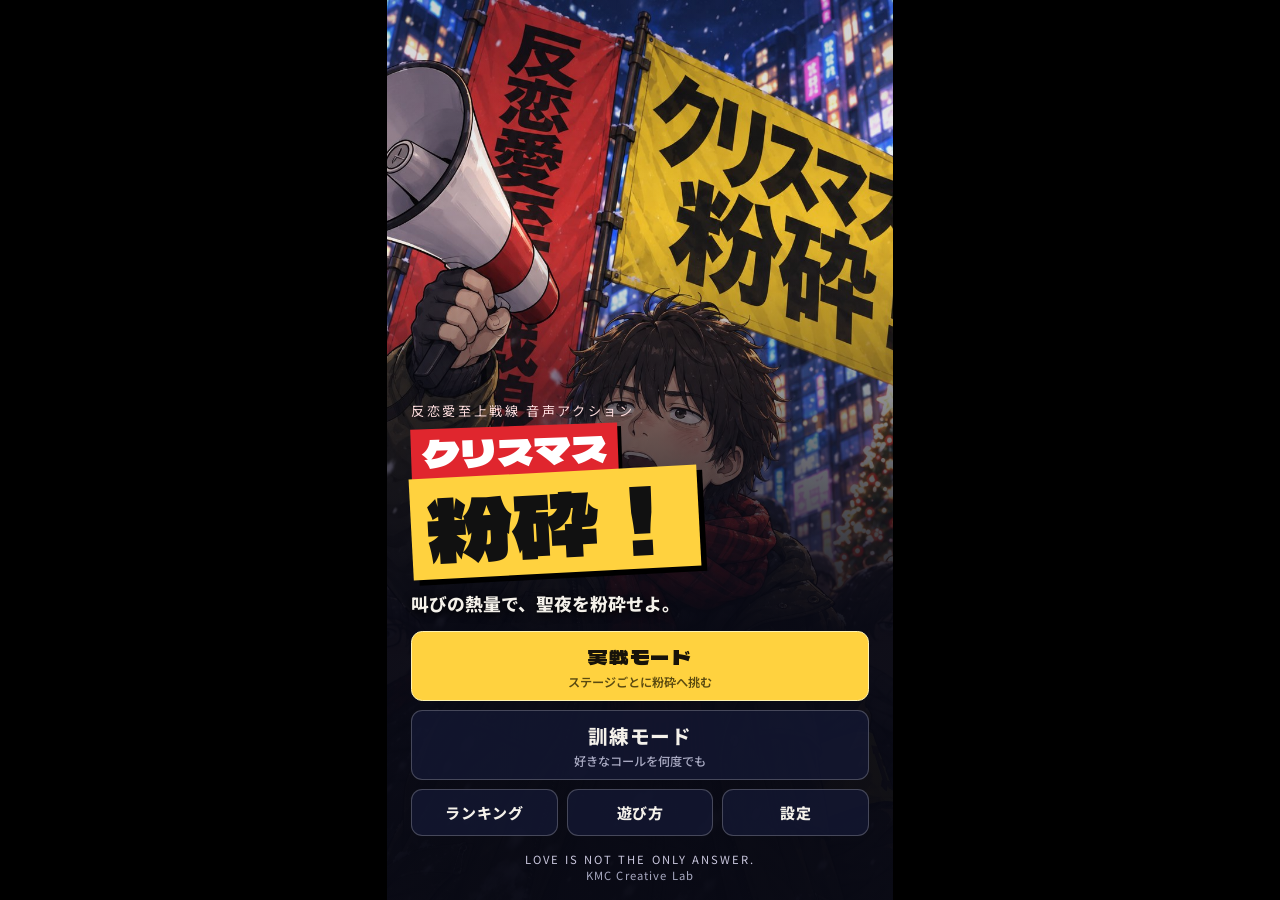
==== index.html @ 5875d961 "公開版を更新（元のソース 7fe8920）" ====
<!doctype html>
<html lang="ja">
<head>
<meta charset="utf-8">
<meta name="viewport" content="width=device-width,initial-scale=1,viewport-fit=cover,user-scalable=no">
<meta name="theme-color" content="#0B0D1A">
<meta name="description" content="叫びの熱量で、聖夜を粉砕せよ。お手本の叫びを再現して街のクリスマスを変える、音声アクションゲーム。">
<title>クリスマス粉砕！</title>
<link rel="icon" href="assets/icon_1024.png">
<link rel="stylesheet" href="style.css">
</head>
<body>
<div id="app">
  <canvas id="scene" aria-hidden="true"></canvas>
  <div id="haze"></div>
  <div id="flash"></div>

  <!-- ===================== タイトル ===================== -->
  <section id="scr-title" class="screen" data-view="title">
    <div class="title-art"><img src="assets/title_key.jpg" alt=""></div>
    <div class="title-shade"></div>
    <div class="title-body">
      <p class="title-kicker">反恋愛至上戦線 音声アクション</p>
      <h1 class="logo"><span class="logo-a">クリスマス</span><span class="logo-b">粉砕！</span></h1>
      <p class="title-tag">叫びの熱量で、聖夜を粉砕せよ。</p>
      <div class="menu">
        <button class="btn btn-main" data-go="stages">実戦モード<small>ステージごとに粉砕へ挑む</small></button>
        <button class="btn" data-go="train">訓練モード<small>好きなコールを何度でも</small></button>
        <div class="menu-row">
          <button class="btn btn-sub" data-go="ranking">ランキング</button>
          <button class="btn btn-sub" data-go="howto">遊び方</button>
          <button class="btn btn-sub" data-go="settings">設定</button>
        </div>
      </div>
      <p class="title-foot">LOVE IS NOT THE ONLY ANSWER.<br><span>KMC Creative Lab</span></p>
    </div>
  </section>

  <!-- ===================== ステージ選択 ===================== -->
  <section id="scr-stages" class="screen scroll" data-view="dim">
    <header class="bar"><button class="back" data-back aria-label="戻る">‹</button><h2>実戦モード</h2><span class="bar-note" id="total-score"></span></header>
    <p class="lead">3本のコールで街の3区画を狙う。<b>2本以上</b>が成功ラインを超えればステージ突破。</p>
    <ol id="stage-list" class="cards"></ol>
  </section>

  <!-- ===================== 訓練モード ===================== -->
  <section id="scr-train" class="screen scroll" data-view="dim">
    <header class="bar"><button class="back" data-back aria-label="戻る">‹</button><h2>訓練モード</h2></header>
    <p class="lead">好きなコールを何度でも。結果は記録されるが、街は元に戻る。</p>
    <div id="call-list"></div>
  </section>

  <!-- ===================== プレイ画面 ===================== -->
  <section id="scr-play" class="screen" data-view="play">
    <header class="hud">
      <button class="back hud-back" id="btn-quit" aria-label="中断">✕</button>
      <div class="hud-stage"><b id="hud-stage">駅前ロータリー</b><span id="hud-sub">はじまりの広場</span></div>
      <div class="hud-right">
        <div class="zones" id="hud-zones"></div>
        <div class="hud-pass">成功ライン <b id="hud-pass">50</b></div>
      </div>
    </header>
    <div id="pop" class="pop" aria-live="polite"></div>

    <div class="panel" id="panel">
      <div class="call-head">
        <span class="call-no" id="call-no">コール 1/3</span>
        <span class="call-target" id="call-target">狙い：街のイルミネーション</span>
      </div>
      <p class="call-text" id="call-text"></p>
      <p class="call-dir" id="call-dir"></p>
      <div class="guide-wrap">
        <canvas id="guide" aria-label="譜面ガイド"></canvas>
        <div class="guide-legend"><span class="lg-model">お手本の強弱・抑揚</span><span class="lg-you">あなた</span></div>
      </div>
      <div class="act">
        <p class="status" id="status">ボタンを押して、構えろ</p>
        <button class="shout" id="btn-shout" aria-label="叫ぶ"><span class="shout-ring"></span><span class="shout-label">叫ぶ</span></button>
        <div class="meter"><i id="meter-bar"></i></div>
      </div>

      <!-- 採点結果 -->
      <div class="result" id="result" hidden>
        <div class="sync">
          <span class="sync-label">非モテ魂シンクロ率</span>
          <span class="sync-num"><b id="sync-num">0</b><small>/ 100</small></span>
          <span class="judge" id="judge"></span>
        </div>
        <ul class="cats" id="cats"></ul>
        <div class="advice"><img id="advice-face" src="assets/face_satoshi.jpg" alt=""><p><b>軍師 白峰サトシ</b><span id="advice-text"></span></p></div>
        <div class="dev-detail" id="dev-detail" hidden></div>
        <div class="result-btns">
          <button class="btn btn-sub" id="btn-title">タイトル</button>
          <button class="btn btn-sub" id="btn-myvoice">自分の声</button>
          <button class="btn btn-sub" id="btn-retry">もう一度</button>
          <button class="btn btn-main" id="btn-next">次へ</button>
        </div>
      </div>
    </div>
  </section>

  <!-- ===================== ステージ結果 ===================== -->
  <section id="scr-stage-result" class="screen scroll" data-view="full">
    <div class="sr-card">
      <p class="sr-stage" id="sr-stage"></p>
      <h2 class="sr-title" id="sr-title"></h2>
      <p class="sr-catch" id="sr-catch"></p>
      <ol class="sr-calls" id="sr-calls"></ol>
      <div class="sr-total"><span>合計</span><b id="sr-total">0</b><small>/ 300</small><em id="sr-new" hidden>NEW RECORD</em></div>
      <p class="sr-rank">称号：<b id="sr-rank"></b></p>
      <div class="result-btns">
        <button class="btn btn-sub" id="btn-sr-share">結果をシェア</button>
        <button class="btn btn-sub" id="btn-sr-retry">もう一度</button>
        <button class="btn btn-sub" id="btn-sr-list">ステージ選択</button>
        <button class="btn btn-main" id="btn-sr-next">次のステージへ</button>
      </div>
    </div>
  </section>

  <!-- ===================== ランキング ===================== -->
  <section id="scr-ranking" class="screen scroll" data-view="dim">
    <header class="bar"><button class="back" data-back aria-label="戻る">‹</button><h2>ランキング</h2></header>
    <div class="tabs" role="tablist">
      <button class="tab on" data-tab="runs">総合</button>
      <button class="tab" data-tab="stages">ステージ別</button>
      <button class="tab" data-tab="calls">コール別</button>
    </div>
    <div id="rank-body"></div>
    <p class="note">記録はこの端末の中だけに保存されます。</p>
  </section>

  <!-- ===================== 遊び方 ===================== -->
  <section id="scr-howto" class="screen scroll" data-view="dim">
    <header class="bar"><button class="back" data-back aria-label="戻る">‹</button><h2>遊び方</h2></header>
    <div class="howto">
      <p class="lead">あなたは「反恋愛至上戦線」の新人隊員・浅野ユウ。<br>声だけで、街の聖夜を終わらせる。</p>
      <ol class="cycle" id="cycle"></ol>
      <h3>採点（100点満点）</h3>
      <table class="score-table" id="score-table"></table>
      <h3>コツ</h3>
      <ul class="tips">
        <li><b>譜面の山</b>はお手本の強弱、<b>白い線</b>は声の上げ下げ。お手本の声は聞けないので、譜面から読み取る。</li>
        <li>叫び始めると譜面のカーソルがお手本の速さで進む。区切り（読点）で一拍置く。</li>
        <li>最後の一語は短く、強く。伸ばすと「語尾の決め切り」が下がる。</li>
        <li>声の高さは関係ない。男性のお手本を女性が真似しても、抑揚の形が合えば満点が出る。</li>
        <li>大声を出せない場所では、設定の「マイク感度」を上げるか、マイク調整をやり直す。</li>
      </ul>
      <h3>マイクについて</h3>
      <p class="note">声はこの端末の中だけで採点します。録音をどこかへ送ったり、保存したりはしません（「自分の声」で聞き返せるのは直前の1回分だけです）。</p>
    </div>
  </section>

  <!-- ===================== 設定 ===================== -->
  <section id="scr-settings" class="screen scroll" data-view="dim">
    <header class="bar"><button class="back" data-back aria-label="戻る">‹</button><h2>設定</h2></header>
    <div class="form">
      <label class="row">隊員名<input id="set-name" maxlength="12" autocomplete="off"></label>
      <label class="row col">マイク感度 <span id="set-sens-label"></span><input type="range" id="set-sens" min="-12" max="12" step="1"></label>
      <div class="row"><span>マイク調整<small id="calib-state"></small></span><button class="btn btn-sub" id="btn-calib">調整する</button></div>
      <label class="row col">BGM の音量<input type="range" id="set-bgm" min="0" max="1" step="0.05"></label>
      <label class="row col">効果音の音量<input type="range" id="set-se" min="0" max="1" step="0.05"></label>
      <label class="row">振動<input type="checkbox" id="set-vib"></label>
      <div class="row"><span>記録を消す</span><button class="btn btn-sub danger" id="btn-reset">消去</button></div>
      <div id="dev-panel" hidden>
        <h3>開発者向け</h3>
        <p class="note">お手本音声の状態。「録音」で自分の声をお手本にして試せる（この端末の中だけに保存）。</p>
        <div id="dev-models"></div>
      </div>
      <p class="note credit">クリスマス粉砕！ <span id="version"></span><br>企画・制作 KMC Creative Lab<br>登場人物・団体はすべて架空です。<br>フォント：Dela Gothic One / Noto Sans JP（SIL Open Font License 1.1）</p>
    </div>
  </section>

  <!-- ===================== マイク調整 ===================== -->
  <section id="scr-calib" class="screen" data-view="dim">
    <header class="bar"><button class="back" data-back aria-label="戻る">‹</button><h2>マイク調整</h2></header>
    <div class="calib">
      <p class="calib-step" id="calib-step"></p>
      <p class="calib-msg" id="calib-msg"></p>
      <div class="meter big"><i id="calib-bar"></i></div>
      <p class="calib-val" id="calib-val"></p>
      <div class="result-btns">
        <button class="btn btn-sub" id="btn-calib-skip">あとで</button>
        <button class="btn btn-main" id="btn-calib-go">はじめる</button>
      </div>
    </div>
  </section>

  <!-- ===================== エンディング ===================== -->
  <section id="scr-ending" class="screen" data-view="none">
    <div class="ending-art"><img src="assets/ending_rally.jpg" alt=""></div>
    <div class="ending-text" id="ending-text"></div>
    <button class="btn btn-main ending-btn" id="btn-ending" hidden>タイトルへ</button>
  </section>

  <!-- ===================== 会話 ===================== -->
  <div id="talk" class="talk" hidden>
    <button class="talk-skip" id="talk-skip">スキップ ›</button>
    <div class="talk-box" id="talk-box">
      <img class="talk-face" id="talk-face" alt="">
      <div class="talk-body">
        <p class="talk-name"><b id="talk-name"></b><span id="talk-role"></span></p>
        <p class="talk-text" id="talk-text"></p>
      </div>
      <span class="talk-next">▼</span>
    </div>
  </div>

  <!-- ===================== 大きな文字 ===================== -->
  <div id="banner" class="banner" hidden><b id="banner-main"></b><span id="banner-sub"></span></div>

  <!-- ===================== 確認・お知らせ ===================== -->
  <div id="modal" class="modal" hidden>
    <div class="modal-box">
      <p id="modal-text"></p>
      <div class="result-btns" id="modal-btns"></div>
    </div>
  </div>
  <div id="toast" class="toast" hidden></div>
</div>

<script src="js/data.js"></script>
<script src="js/analysis.js"></script>
<script src="js/store.js"></script>
<script src="js/audio.js"></script>
<script src="js/sfx.js"></script>
<script src="js/scene.js"></script>
<script src="js/guide.js"></script>
<script src="js/main.js"></script>
</body>
</html>
---- style.css ----
/* クリスマス粉砕！ ― 画面の見た目
 * --u は「画面幅 540 の論理座標の 1」（main.js が設定）。文字や余白はこれで指定し、端末差をなくす。
 */
@font-face { font-family: 'Dela Gothic One'; src: url('fonts/DelaGothicOne.woff2') format('woff2'); font-display: swap; }
@font-face { font-family: 'Noto Sans JP'; src: url('fonts/NotoSansJP.woff2') format('woff2'); font-weight: 100 900; font-display: swap; }

:root {
  --u: 1px;
  --bg: #0B0D1A;
  --bg2: #141833;
  --panel: rgba(11, 13, 28, 0.94);
  --line: rgba(255, 255, 255, 0.12);
  --ink: #F4F1EA;
  --muted: #A9AAC2;
  --red: #E0262E;
  --red-d: #9E1219;
  --yellow: #FFD23F;
  --pink: #FF5FA2;
  --cyan: #63D3FF;
  --good: #7CF29A;
  --display: 'Dela Gothic One', 'Hiragino Kaku Gothic StdN', 'Yu Gothic', sans-serif;
  --body: 'Noto Sans JP', 'Hiragino Sans', 'Yu Gothic UI', 'Meiryo', sans-serif;
  --safe-t: env(safe-area-inset-top, 0px);
  --safe-b: env(safe-area-inset-bottom, 0px);
}

* { box-sizing: border-box; -webkit-tap-highlight-color: transparent; }
html, body { margin: 0; height: 100%; background: #000; color: var(--ink); font-family: var(--body); overflow: hidden; }
body { display: flex; align-items: center; justify-content: center; user-select: none; -webkit-user-select: none; touch-action: manipulation; }
button { font: inherit; color: inherit; cursor: pointer; }
img { display: block; }
[hidden] { display: none !important; }

#app {
  position: relative; overflow: hidden; background: var(--bg);
  width: 100vw; height: 100vh; height: 100dvh;
  font-size: calc(var(--u) * 17);
}
@media (min-aspect-ratio: 10/16) {
  #app { width: calc(100dvh * 9 / 16); box-shadow: 0 0 60px rgba(0,0,0,.8); }
}
#scene { position: absolute; inset: 0; width: 100%; height: 100%; }
#haze { position: absolute; inset: 0; pointer-events: none; opacity: 0; transition: opacity 1.2s;
  background: radial-gradient(120% 70% at 50% 45%, rgba(255,95,162,.35), rgba(255,95,162,0) 70%); mix-blend-mode: screen; }
#haze.on { opacity: 1; }
#flash { position: absolute; inset: 0; background: #fff; opacity: 0; pointer-events: none; }

.screen { position: absolute; inset: 0; display: none; flex-direction: column; padding-top: var(--safe-t); }
.screen.on { display: flex; }
.screen.scroll { overflow-y: auto; -webkit-overflow-scrolling: touch; padding-bottom: calc(var(--u) * 30 + var(--safe-b));
  background: linear-gradient(rgba(11,13,26,.72), rgba(11,13,26,.94) 40%); }

/* ---------- ボタン ---------- */
.btn {
  display: flex; flex-direction: column; align-items: center; justify-content: center; gap: calc(var(--u) * 2);
  min-height: calc(var(--u) * 64); padding: calc(var(--u) * 10) calc(var(--u) * 18);
  border: calc(var(--u) * 2) solid rgba(255,255,255,.22); border-radius: calc(var(--u) * 12);
  background: rgba(20, 24, 51, .82); font-weight: 800; font-size: calc(var(--u) * 21); letter-spacing: .04em;
  transition: transform .08s, background .2s;
}
.btn small { font-weight: 500; font-size: calc(var(--u) * 13); color: var(--muted); letter-spacing: 0; }
.btn:active { transform: scale(.97); }
.btn-main { background: var(--yellow); color: #17130A; border-color: #fff3b0; font-family: var(--display); font-weight: 400; }
.btn-main small { color: #5A4A10; font-family: var(--body); font-weight: 600; }
.btn-sub { min-height: calc(var(--u) * 50); font-size: calc(var(--u) * 16); }
.btn.danger { border-color: rgba(224,38,46,.6); color: #ff9a9f; }
.btn:disabled { opacity: .35; pointer-events: none; }

.back { width: calc(var(--u) * 46); height: calc(var(--u) * 46); border-radius: 50%; border: 0;
  background: rgba(255,255,255,.1); font-size: calc(var(--u) * 30); line-height: 1; display: grid; place-items: center; }

/* ---------- 共通の見出し ---------- */
.bar { display: flex; align-items: center; gap: calc(var(--u) * 12); padding: calc(var(--u) * 14) calc(var(--u) * 18) calc(var(--u) * 6); }
.bar h2 { margin: 0; font-family: var(--display); font-weight: 400; font-size: calc(var(--u) * 26); }
.bar-note { margin-left: auto; font-size: calc(var(--u) * 14); color: var(--muted); text-align: right; }
.lead { margin: calc(var(--u) * 6) calc(var(--u) * 22) calc(var(--u) * 14); color: #d9d6ec; line-height: 1.6; font-size: calc(var(--u) * 15); }
.lead b { color: var(--yellow); }
.note { margin: calc(var(--u) * 14) calc(var(--u) * 22); color: var(--muted); font-size: calc(var(--u) * 13); line-height: 1.6; }

/* ---------- タイトル ---------- */
.title-art { position: absolute; inset: 0; }
.title-art img { width: 100%; height: 100%; object-fit: cover; object-position: 50% 20%; }
.title-shade { position: absolute; inset: 0; background: linear-gradient(rgba(8,9,20,.2) 0%, rgba(8,9,20,0) 25%, rgba(8,9,20,.55) 48%, rgba(8,9,20,.96) 70%); }
.title-body { position: relative; margin-top: auto; padding: 0 calc(var(--u) * 26) calc(var(--u) * 18 + var(--safe-b)); display: flex; flex-direction: column; }
.title-kicker { margin: 0 0 calc(var(--u) * 6); font-size: calc(var(--u) * 14); letter-spacing: .2em; color: #ffdfe0; }
.logo { margin: 0; display: flex; flex-direction: column; align-items: flex-start; font-family: var(--display); font-weight: 400; line-height: 1; }
.logo-a { font-size: calc(var(--u) * 40); background: var(--red); color: #fff; padding: calc(var(--u) * 6) calc(var(--u) * 12) calc(var(--u) * 8); transform: rotate(-2deg); box-shadow: calc(var(--u) * 4) calc(var(--u) * 4) 0 #000; }
.logo-b { font-size: calc(var(--u) * 92); background: var(--yellow); color: #111; padding: calc(var(--u) * 6) calc(var(--u) * 16) calc(var(--u) * 10); margin-top: calc(var(--u) * -4); transform: rotate(-3deg); box-shadow: calc(var(--u) * 6) calc(var(--u) * 6) 0 #000; }
.title-tag { margin: calc(var(--u) * 18) 0 calc(var(--u) * 16); font-size: calc(var(--u) * 19); font-weight: 800; text-shadow: 0 2px 8px #000; }
.menu { display: flex; flex-direction: column; gap: calc(var(--u) * 10); }
.menu-row { display: grid; grid-template-columns: repeat(3, 1fr); gap: calc(var(--u) * 10); }
.title-foot { margin: calc(var(--u) * 16) 0 0; text-align: center; font-size: calc(var(--u) * 12); letter-spacing: .18em; color: #c9c6dd; }
.title-foot span { letter-spacing: .1em; color: var(--muted); }

/* ---------- ステージ選択 ---------- */
.cards { list-style: none; margin: 0; padding: 0 calc(var(--u) * 18); display: flex; flex-direction: column; gap: calc(var(--u) * 12); }
.stage-card { position: relative; display: grid; grid-template-columns: calc(var(--u) * 66) 1fr auto; align-items: center; gap: calc(var(--u) * 14);
  padding: calc(var(--u) * 14); border-radius: calc(var(--u) * 14); background: rgba(24, 28, 58, .9); border: calc(var(--u) * 2) solid var(--line); width: 100%; text-align: left; }
.stage-card .num { font-family: var(--display); font-size: calc(var(--u) * 34); color: var(--yellow); text-align: center; line-height: 1; }
.stage-card .num small { display: block; font-family: var(--body); font-size: calc(var(--u) * 11); color: var(--muted); letter-spacing: .1em; }
.stage-card h3 { margin: 0; font-size: calc(var(--u) * 20); }
.stage-card p { margin: calc(var(--u) * 3) 0 0; font-size: calc(var(--u) * 13); color: var(--muted); }
.stage-card .best { text-align: right; font-size: calc(var(--u) * 12); color: var(--muted); }
.stage-card .best b { display: block; font-family: var(--display); font-weight: 400; font-size: calc(var(--u) * 22); color: var(--ink); }
.stage-card .stamp { display: inline-block; margin-top: calc(var(--u) * 4); padding: 0 calc(var(--u) * 6); border-radius: calc(var(--u) * 4); font-size: calc(var(--u) * 11); font-weight: 800; background: var(--red); color: #fff; }
.stage-card .stamp.perfect { background: var(--yellow); color: #111; }
.stage-card.locked { opacity: .45; }
.stage-card.locked .num { color: var(--muted); }

/* ---------- 訓練モード ---------- */
.call-group { margin: 0 calc(var(--u) * 18) calc(var(--u) * 16); }
.call-group h3 { margin: 0 0 calc(var(--u) * 8); font-size: calc(var(--u) * 14); color: var(--muted); font-weight: 600; }
.call-row { display: flex; align-items: center; gap: calc(var(--u) * 10); width: 100%; margin-bottom: calc(var(--u) * 8); padding: calc(var(--u) * 12) calc(var(--u) * 14);
  border-radius: calc(var(--u) * 12); background: rgba(24, 28, 58, .9); border: calc(var(--u) * 2) solid var(--line); text-align: left; font-size: calc(var(--u) * 17); font-weight: 800; }
.call-row span { flex: 1; }
.call-row em { font-style: normal; font-family: var(--display); font-size: calc(var(--u) * 18); color: var(--yellow); }
.call-row em.none { color: var(--muted); font-family: var(--body); font-size: calc(var(--u) * 12); }
.call-row.locked { opacity: .4; pointer-events: none; }

/* ---------- プレイ画面 ---------- */
.hud { position: relative; display: flex; align-items: center; gap: calc(var(--u) * 10); padding: calc(var(--u) * 10) calc(var(--u) * 14) 0; }
.hud-back { font-size: calc(var(--u) * 20); background: rgba(0,0,0,.45); }
.hud-stage { display: flex; flex-direction: column; text-shadow: 0 1px 6px #000; }
.hud-stage b { font-size: calc(var(--u) * 18); }
.hud-stage span { font-size: calc(var(--u) * 12); color: #d6d3ea; }
.hud-right { margin-left: auto; display: flex; flex-direction: column; align-items: flex-end; gap: calc(var(--u) * 4); }
.zones { display: flex; gap: calc(var(--u) * 6); }
.zone { min-width: calc(var(--u) * 52); padding: calc(var(--u) * 3) calc(var(--u) * 6); border-radius: calc(var(--u) * 6); background: rgba(0,0,0,.5);
  font-size: calc(var(--u) * 11); font-weight: 800; text-align: center; border: calc(var(--u) * 2) solid rgba(255,210,63,.6); color: #ffe9a3; }
.zone.target { border-color: #fff; box-shadow: 0 0 calc(var(--u) * 10) rgba(255,255,255,.6); }
.zone.off { border-color: #555; color: #888; background: rgba(0,0,0,.7); text-decoration: line-through; }
.zone.up { border-color: var(--pink); color: #ffc2dc; }
.hud-pass { font-size: calc(var(--u) * 12); color: #e6e3f5; text-shadow: 0 1px 4px #000; }
.hud-pass b { font-family: var(--display); font-weight: 400; color: var(--yellow); font-size: calc(var(--u) * 16); }

.pop { position: absolute; left: 0; right: 0; top: 18%; text-align: center; pointer-events: none; font-family: var(--display);
  font-size: calc(var(--u) * 64); color: #fff; text-shadow: 0 0 calc(var(--u) * 18) rgba(255,210,63,.9), calc(var(--u) * 4) calc(var(--u) * 4) 0 #000; opacity: 0; }
.pop.show { animation: pop .5s ease-out forwards; }
.pop.small { font-size: calc(var(--u) * 44); }
.pop b { display: block; font-weight: 400; }
.pop span { display: block; margin: calc(var(--u) * 10) calc(var(--u) * 20) 0; font-family: var(--body); font-weight: 800; font-size: calc(var(--u) * 16);
  color: #fff; text-shadow: 0 0 calc(var(--u) * 6) #000, 0 calc(var(--u) * 2) calc(var(--u) * 4) #000; }
@keyframes pop { 0% { transform: scale(1.8); opacity: 0; } 40% { transform: scale(.95); opacity: 1; } 100% { transform: scale(1); opacity: 1; } }

.panel { position: absolute; left: 0; right: 0; bottom: 0; height: calc(var(--u) * 372 + var(--safe-b));
  padding: calc(var(--u) * 12) calc(var(--u) * 18) calc(var(--u) * 10 + var(--safe-b)); background: var(--panel);
  border-top: calc(var(--u) * 2) solid rgba(255,210,63,.35); border-radius: calc(var(--u) * 20) calc(var(--u) * 20) 0 0;
  display: flex; flex-direction: column; transition: transform .45s cubic-bezier(.2,.8,.2,1); }
.panel.away { transform: translateY(105%); }
.call-head { display: flex; justify-content: space-between; font-size: calc(var(--u) * 13); color: var(--muted); }
.call-no { font-weight: 800; color: var(--yellow); }
.call-text { margin: calc(var(--u) * 6) 0 0; text-align: center; font-family: var(--display); font-size: calc(var(--u) * 33); line-height: 1.25; letter-spacing: .02em; }
.call-text .ck { color: #8d8aa6; transition: color .12s, text-shadow .12s; }
.call-text .ck.on { color: #fff; }
.call-text .ck.now { color: var(--yellow); text-shadow: 0 0 calc(var(--u) * 12) rgba(255,210,63,.8); }
.call-text.long { font-size: calc(var(--u) * 27); }
.call-dir { margin: calc(var(--u) * 4) 0 calc(var(--u) * 6); text-align: center; font-size: calc(var(--u) * 13); color: #ffc9cb; }
.call-dir::before { content: '演技指示 '; color: var(--muted); }
.guide-wrap { position: relative; }
#guide { width: 100%; height: calc(var(--u) * 104); display: block; border-radius: calc(var(--u) * 10); background: #090B18; border: 1px solid var(--line); }
.guide-legend { display: flex; justify-content: flex-end; gap: calc(var(--u) * 12); margin-top: calc(var(--u) * 3); font-size: calc(var(--u) * 11); color: var(--muted); }
.lg-model::before, .lg-you::before { content: ''; display: inline-block; width: calc(var(--u) * 14); height: calc(var(--u) * 4); margin-right: calc(var(--u) * 4); vertical-align: middle; border-radius: 2px; }
.lg-model::before { background: #fff; }
.lg-you::before { background: var(--yellow); }
.act { margin-top: auto; display: grid; grid-template-columns: 1fr auto 1fr; align-items: center; gap: calc(var(--u) * 10); }
.status { grid-column: 1; margin: 0; font-size: calc(var(--u) * 14); color: #e2def5; line-height: 1.4; }
.shout { grid-column: 2; position: relative; width: calc(var(--u) * 116); height: calc(var(--u) * 116); border-radius: 50%; border: 0;
  background: radial-gradient(circle at 40% 35%, #ff5a5f, var(--red) 55%, var(--red-d)); box-shadow: 0 calc(var(--u) * 6) 0 #5b0a0e, 0 0 calc(var(--u) * 26) rgba(224,38,46,.6); }
.shout-label { position: relative; font-family: var(--display); font-size: calc(var(--u) * 30); color: #fff; text-shadow: 0 2px 0 #000; }
.shout-ring { position: absolute; inset: calc(var(--u) * -8); border-radius: 50%; border: calc(var(--u) * 3) solid rgba(255,210,63,.0); }
.shout.ready .shout-ring { animation: ring 1.4s ease-out infinite; }
@keyframes ring { 0% { transform: scale(.9); border-color: rgba(255,210,63,.9); } 100% { transform: scale(1.25); border-color: rgba(255,210,63,0); } }
.shout.live { background: radial-gradient(circle, #fff7c2, var(--yellow) 60%, #c79a00); box-shadow: 0 0 calc(var(--u) * 40) rgba(255,210,63,.9); }
.shout.live .shout-label { color: #111; text-shadow: none; }
.shout:disabled { filter: grayscale(.7) brightness(.6); }
.meter { grid-column: 3; height: calc(var(--u) * 12); border-radius: 99px; background: rgba(255,255,255,.1); overflow: hidden; }
.meter i { display: block; height: 100%; width: 0%; background: linear-gradient(90deg, var(--good), var(--yellow) 60%, var(--red)); border-radius: 99px; transition: width .05s linear; }
.meter.big { height: calc(var(--u) * 22); margin: calc(var(--u) * 20) 0; }

/* 採点結果 */
.result { position: absolute; inset: 0; padding: calc(var(--u) * 12) calc(var(--u) * 18) calc(var(--u) * 10 + var(--safe-b)); background: #0B0D1C;
  border-radius: calc(var(--u) * 20) calc(var(--u) * 20) 0 0; display: flex; flex-direction: column; overflow-y: auto; }
.result .result-btns { flex-wrap: nowrap; padding-top: calc(var(--u) * 8); }
.result .result-btns .btn { flex: 1 1 0; min-height: calc(var(--u) * 54); padding: calc(var(--u) * 6); font-size: calc(var(--u) * 15); }
.result .result-btns .btn-main { flex: 1.3 1 0; }
.sync { display: grid; grid-template-columns: 1fr auto; align-items: end; }
.sync-label { grid-column: 1 / 3; font-size: calc(var(--u) * 13); color: var(--muted); letter-spacing: .1em; }
.sync-num b { font-family: var(--display); font-weight: 400; font-size: calc(var(--u) * 56); line-height: 1; color: var(--yellow); }
.sync-num small { font-size: calc(var(--u) * 16); color: var(--muted); margin-left: calc(var(--u) * 6); }
.judge { font-family: var(--display); font-size: calc(var(--u) * 26); padding: calc(var(--u) * 4) calc(var(--u) * 10); border-radius: calc(var(--u) * 8); transform: rotate(-4deg); }
.judge.perfect { background: var(--yellow); color: #111; }
.judge.good { background: var(--red); color: #fff; }
.judge.near { background: #555a7a; color: #fff; }
.judge.bad { background: var(--pink); color: #fff; }
.cats { list-style: none; margin: calc(var(--u) * 8) 0; padding: 0; display: grid; gap: calc(var(--u) * 5); }
.cat { display: grid; grid-template-columns: calc(var(--u) * 118) 1fr calc(var(--u) * 58); align-items: center; gap: calc(var(--u) * 8); font-size: calc(var(--u) * 13); }
.cat .bar-bg { height: calc(var(--u) * 10); background: rgba(255,255,255,.1); border-radius: 99px; overflow: hidden; }
.cat .bar-fg { display: block; height: 100%; width: 0; background: var(--yellow); border-radius: 99px; transition: width .7s cubic-bezier(.2,.8,.2,1); }
.cat .bar-fg.low { background: var(--pink); }
.cat b { text-align: right; font-family: var(--display); font-weight: 400; font-size: calc(var(--u) * 15); }
.cat b small { font-family: var(--body); color: var(--muted); font-size: calc(var(--u) * 11); }
.advice { display: flex; gap: calc(var(--u) * 10); align-items: center; padding: calc(var(--u) * 8); border-radius: calc(var(--u) * 10); background: rgba(255,255,255,.06); }
.advice img { width: calc(var(--u) * 46); height: calc(var(--u) * 46); border-radius: 50%; object-fit: cover; object-position: 50% 30%; flex: none; }
.advice p { margin: 0; font-size: calc(var(--u) * 14); line-height: 1.5; }
.advice b { display: block; font-size: calc(var(--u) * 11); color: var(--muted); font-weight: 600; }
.result-btns { display: flex; flex-wrap: wrap; gap: calc(var(--u) * 8); margin-top: auto; padding-top: calc(var(--u) * 10); }
.result-btns .btn { flex: 1 1 calc(var(--u) * 100); }
.result-btns .btn-main { flex-basis: 100%; }
.dev-detail { margin-top: calc(var(--u) * 6); font: calc(var(--u) * 11)/1.5 ui-monospace, monospace; color: #9fe7b4; white-space: pre-wrap; }

/* ---------- ステージ結果 ---------- */
.sr-card { margin: auto calc(var(--u) * 18) calc(var(--u) * 10); padding: calc(var(--u) * 20); border-radius: calc(var(--u) * 18); background: var(--panel); border: calc(var(--u) * 2) solid rgba(255,210,63,.4); display: flex; flex-direction: column; }
.sr-stage { margin: 0; font-size: calc(var(--u) * 14); color: var(--muted); }
.sr-title { margin: calc(var(--u) * 4) 0 0; font-family: var(--display); font-weight: 400; font-size: calc(var(--u) * 50); line-height: 1.1; }
.sr-title.win { color: var(--yellow); }
.sr-title.lose { color: var(--pink); }
.sr-catch { margin: calc(var(--u) * 6) 0 calc(var(--u) * 12); font-size: calc(var(--u) * 18); font-weight: 800; }
.sr-calls { list-style: none; margin: 0; padding: 0; display: grid; gap: calc(var(--u) * 6); }
.sr-calls li { display: grid; grid-template-columns: 1fr auto auto; gap: calc(var(--u) * 10); align-items: center; padding: calc(var(--u) * 8) calc(var(--u) * 10); border-radius: calc(var(--u) * 8); background: rgba(255,255,255,.06); font-size: calc(var(--u) * 14); }
.sr-calls li b { font-family: var(--display); font-weight: 400; font-size: calc(var(--u) * 20); }
.sr-calls li i { font-style: normal; font-size: calc(var(--u) * 11); padding: 0 calc(var(--u) * 6); border-radius: calc(var(--u) * 4); background: #444a6e; }
.sr-calls li i.ok { background: var(--red); }
.sr-total { display: flex; align-items: baseline; gap: calc(var(--u) * 8); margin-top: calc(var(--u) * 12); }
.sr-total b { font-family: var(--display); font-weight: 400; font-size: calc(var(--u) * 46); color: var(--yellow); }
.sr-total small { color: var(--muted); }
.sr-total em { margin-left: auto; font-style: normal; font-weight: 800; color: #111; background: var(--yellow); padding: calc(var(--u) * 2) calc(var(--u) * 8); border-radius: calc(var(--u) * 6); animation: blink 1s infinite; }
@keyframes blink { 50% { opacity: .4; } }
.sr-rank { margin: calc(var(--u) * 4) 0 0; font-size: calc(var(--u) * 15); color: var(--muted); }
.sr-rank b { color: var(--ink); }

/* ---------- ランキング ---------- */
.tabs { display: flex; gap: calc(var(--u) * 6); margin: calc(var(--u) * 4) calc(var(--u) * 18) calc(var(--u) * 12); }
.tab { flex: 1; padding: calc(var(--u) * 10); border-radius: calc(var(--u) * 10); border: calc(var(--u) * 2) solid var(--line); background: transparent; font-weight: 800; font-size: calc(var(--u) * 15); }
.tab.on { background: var(--yellow); color: #111; border-color: var(--yellow); }
.rank-table { width: calc(100% - var(--u) * 36); margin: 0 calc(var(--u) * 18); border-collapse: collapse; font-size: calc(var(--u) * 14); }
.rank-table th, .rank-table td { padding: calc(var(--u) * 9) calc(var(--u) * 6); border-bottom: 1px solid var(--line); text-align: left; }
.rank-table th { color: var(--muted); font-weight: 600; font-size: calc(var(--u) * 12); }
.rank-table td.n { font-family: var(--display); font-size: calc(var(--u) * 17); color: var(--yellow); text-align: right; }
.rank-table td.pos { font-family: var(--display); color: var(--muted); width: calc(var(--u) * 34); }
.rank-table tr.me td.pos { color: var(--yellow); }
.empty { margin: calc(var(--u) * 30) calc(var(--u) * 18); text-align: center; color: var(--muted); }

/* ---------- 遊び方 ---------- */
.howto { padding-bottom: calc(var(--u) * 20); }
.howto h3 { margin: calc(var(--u) * 20) calc(var(--u) * 22) calc(var(--u) * 8); font-size: calc(var(--u) * 17); color: var(--yellow); }
.cycle { list-style: none; margin: 0 calc(var(--u) * 18); padding: 0; display: grid; grid-template-columns: repeat(4, 1fr); gap: calc(var(--u) * 6); }
.cycle li { padding: calc(var(--u) * 10) calc(var(--u) * 4); border-radius: calc(var(--u) * 12); background: rgba(24,28,58,.9); text-align: center; border: calc(var(--u) * 2) solid var(--line); }
.cycle li b { display: grid; place-items: center; width: calc(var(--u) * 30); height: calc(var(--u) * 30); margin: 0 auto calc(var(--u) * 6); border-radius: 50%; background: var(--red); font-family: var(--display); font-weight: 400; }
.cycle li strong { display: block; font-size: calc(var(--u) * 18); }
.cycle li span { display: block; margin-top: calc(var(--u) * 4); font-size: calc(var(--u) * 11); color: var(--muted); line-height: 1.4; }
.score-table { width: calc(100% - var(--u) * 36); margin: 0 calc(var(--u) * 18); border-collapse: collapse; font-size: calc(var(--u) * 14); }
.score-table td { padding: calc(var(--u) * 8) calc(var(--u) * 6); border-bottom: 1px solid var(--line); }
.score-table td:last-child { text-align: right; font-family: var(--display); color: var(--yellow); }
.score-table small { display: block; color: var(--muted); font-size: calc(var(--u) * 12); }
.tips { margin: 0 calc(var(--u) * 22); padding-left: calc(var(--u) * 18); font-size: calc(var(--u) * 14); line-height: 1.7; }
.tips b { color: var(--yellow); }

/* ---------- 設定 ---------- */
.form { padding: 0 calc(var(--u) * 18); }
.row { display: flex; align-items: center; justify-content: space-between; gap: calc(var(--u) * 12); padding: calc(var(--u) * 14) 0; border-bottom: 1px solid var(--line); font-size: calc(var(--u) * 15); font-weight: 600; }
.row.col { flex-direction: column; align-items: stretch; }
.row small { display: block; color: var(--muted); font-weight: 400; font-size: calc(var(--u) * 12); }
.row input[type=text], .row input:not([type]) { width: 55%; padding: calc(var(--u) * 10); border-radius: calc(var(--u) * 8); border: 1px solid var(--line); background: #0d1024; color: var(--ink); font: inherit; }
.row input[type=range] { width: 100%; accent-color: var(--yellow); }
.row input[type=checkbox] { width: calc(var(--u) * 26); height: calc(var(--u) * 26); accent-color: var(--yellow); flex: none; }
.row .btn { min-height: calc(var(--u) * 42); }
#set-sens-label { color: var(--yellow); }
.form h3 { margin: calc(var(--u) * 24) 0 0; color: #9fe7b4; font-size: calc(var(--u) * 15); }
.dev-row { display: grid; grid-template-columns: 1fr auto; gap: calc(var(--u) * 6); align-items: center; padding: calc(var(--u) * 8) 0; border-bottom: 1px solid var(--line); font-size: calc(var(--u) * 13); }
.dev-row small { color: var(--muted); }
.dev-row .btns { display: flex; gap: calc(var(--u) * 4); }
.dev-row button { padding: calc(var(--u) * 6) calc(var(--u) * 8); border-radius: calc(var(--u) * 6); border: 1px solid var(--line); background: #1b2046; font-size: calc(var(--u) * 12); }
.credit { text-align: center; margin-top: calc(var(--u) * 26); }

/* ---------- マイク調整 ---------- */
.calib { margin: auto calc(var(--u) * 22); padding: calc(var(--u) * 22); border-radius: calc(var(--u) * 18); background: var(--panel); border: 1px solid var(--line); }
.calib-step { margin: 0; color: var(--yellow); font-weight: 800; font-size: calc(var(--u) * 14); letter-spacing: .1em; }
.calib-msg { margin: calc(var(--u) * 8) 0 0; font-size: calc(var(--u) * 20); font-weight: 800; line-height: 1.5; }
.calib-val { margin: 0; color: var(--muted); font-size: calc(var(--u) * 14); min-height: 1.5em; }

/* ---------- エンディング ---------- */
.ending-art { position: absolute; inset: 0; }
.ending-art img { width: 100%; height: 100%; object-fit: cover; filter: brightness(.55); }
.ending-text { position: relative; margin: auto calc(var(--u) * 26) calc(var(--u) * 20); display: flex; flex-direction: column; gap: calc(var(--u) * 14); }
.ending-text p { margin: 0; font-size: calc(var(--u) * 20); font-weight: 800; line-height: 1.5; text-shadow: 0 2px 10px #000; opacity: 0; transform: translateY(10px); transition: opacity 1.2s, transform 1.2s; }
.ending-text p.big { font-family: var(--display); font-weight: 400; font-size: calc(var(--u) * 34); color: var(--yellow); }
.ending-text p.on { opacity: 1; transform: none; }
.ending-text .credits { font-size: calc(var(--u) * 13); color: #d0cde6; font-weight: 500; letter-spacing: .1em; }
.ending-btn { position: relative; margin: 0 calc(var(--u) * 26) calc(var(--u) * 26 + var(--safe-b)); }

/* ---------- 会話 ---------- */
.talk { position: absolute; inset: 0; z-index: 20; display: flex; flex-direction: column; justify-content: flex-end; padding: 0 calc(var(--u) * 14) calc(var(--u) * 20 + var(--safe-b)); background: linear-gradient(rgba(0,0,0,0) 45%, rgba(0,0,0,.55)); }
#scr-stage-result.scroll { background: linear-gradient(rgba(11,13,26,0) 0%, rgba(11,13,26,.15) 30%, rgba(11,13,26,.85) 58%); }
.talk-skip { position: absolute; top: calc(var(--u) * 92 + var(--safe-t)); right: calc(var(--u) * 14); padding: calc(var(--u) * 8) calc(var(--u) * 14); border-radius: 99px; border: 1px solid rgba(255,255,255,.3); background: rgba(0,0,0,.5); font-size: calc(var(--u) * 14); }
.talk-box { position: relative; display: flex; gap: calc(var(--u) * 12); padding: calc(var(--u) * 14); border-radius: calc(var(--u) * 16); background: rgba(10,12,26,.94); border: calc(var(--u) * 2) solid var(--who, #fff); min-height: calc(var(--u) * 150); }
.talk-face { width: calc(var(--u) * 104); height: calc(var(--u) * 122); border-radius: calc(var(--u) * 10); object-fit: cover; object-position: 50% 25%; flex: none; border: calc(var(--u) * 2) solid var(--who, #fff); }
.talk-body { flex: 1; }
.talk-name { margin: 0 0 calc(var(--u) * 6); display: flex; align-items: baseline; gap: calc(var(--u) * 8); }
.talk-name b { font-size: calc(var(--u) * 19); color: var(--who, #fff); }
.talk-name span { font-size: calc(var(--u) * 12); color: var(--muted); }
.talk-text { margin: 0; font-size: calc(var(--u) * 18); line-height: 1.6; font-weight: 600; }
.talk-next { position: absolute; right: calc(var(--u) * 14); bottom: calc(var(--u) * 8); font-size: calc(var(--u) * 14); color: var(--muted); animation: blink 1s infinite; }

/* ---------- 大きな文字（結果演出） ---------- */
.banner { position: absolute; left: 0; right: 0; top: 24%; z-index: 15; display: flex; flex-direction: column; align-items: center; gap: calc(var(--u) * 12); pointer-events: none; }
.banner b { font-family: var(--display); font-weight: 400; font-size: calc(var(--u) * 72); padding: calc(var(--u) * 8) calc(var(--u) * 20) calc(var(--u) * 12); background: var(--yellow); color: #111; transform: rotate(-4deg); box-shadow: calc(var(--u) * 8) calc(var(--u) * 8) 0 #000; animation: slam .45s cubic-bezier(.2,1.6,.4,1) both; }
.banner.lose b { background: var(--pink); color: #fff; }
.banner span { font-family: var(--display); font-size: calc(var(--u) * 26); color: #fff; text-shadow: 0 0 calc(var(--u) * 10) #000, calc(var(--u) * 3) calc(var(--u) * 3) 0 #000; animation: fadeup .8s .5s both; }
@keyframes slam { 0% { transform: rotate(-4deg) scale(2.4); opacity: 0; } 100% { transform: rotate(-4deg) scale(1); opacity: 1; } }
@keyframes fadeup { 0% { transform: translateY(16px); opacity: 0; } 100% { transform: none; opacity: 1; } }

/* ---------- モーダル・トースト ---------- */
.modal { position: absolute; inset: 0; z-index: 40; display: grid; place-items: center; background: rgba(0,0,0,.6); padding: calc(var(--u) * 24); }
.modal-box { width: 100%; padding: calc(var(--u) * 22); border-radius: calc(var(--u) * 16); background: #151935; border: 1px solid var(--line); }
.modal-box p { margin: 0 0 calc(var(--u) * 8); font-size: calc(var(--u) * 16); line-height: 1.7; white-space: pre-line; }
.toast { position: absolute; left: 50%; bottom: calc(var(--u) * 40 + var(--safe-b)); z-index: 50; transform: translateX(-50%); padding: calc(var(--u) * 10) calc(var(--u) * 18); border-radius: 99px; background: rgba(0,0,0,.85); font-size: calc(var(--u) * 14); white-space: nowrap; }

/* 画面ごとのシーンの見せ方：タイトル・エンディングは絵、それ以外は街を暗くして背景に */
#app[data-view=dim] #scene { filter: brightness(.45); }
#app[data-view=title] #scene, #app[data-view=none] #scene { visibility: hidden; }
#app.shake { animation: shake .45s; }
@keyframes shake { 20% { transform: translate(-6px, 3px); } 40% { transform: translate(5px, -4px); } 60% { transform: translate(-4px, 2px); } 80% { transform: translate(3px, -1px); } }
@media (prefers-reduced-motion: reduce) { #app.shake { animation: none; } }
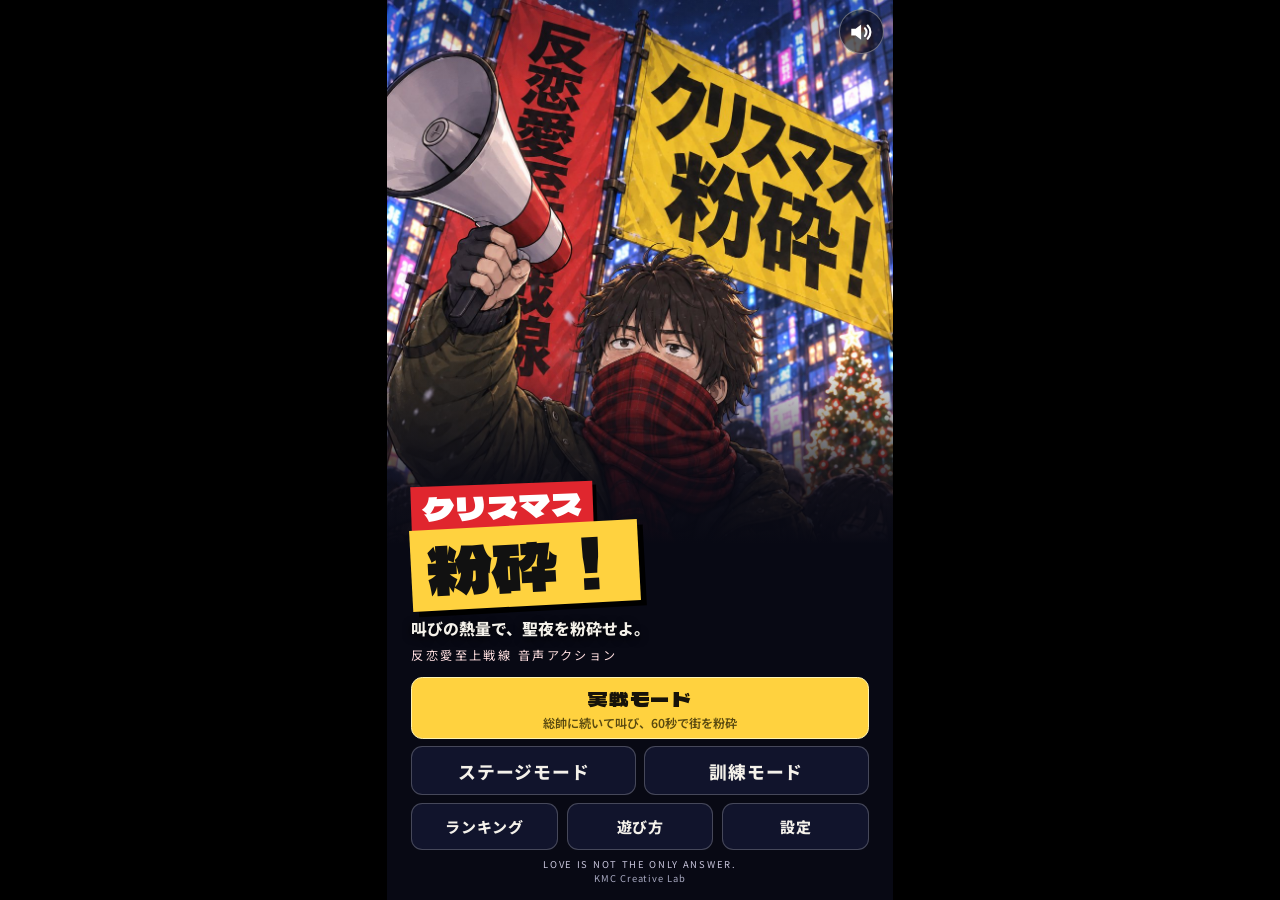
==== commit e8f1625f: "公開版を更新（元のソース c0cdbc9）" ====
--- a/index.html
+++ b/index.html
@@ -7,7 +7,7 @@
 <meta name="description" content="叫びの熱量で、聖夜を粉砕せよ。お手本の叫びを再現して街のクリスマスを変える、音声アクションゲーム。">
 <title>クリスマス粉砕！</title>
 <link rel="icon" href="assets/icon_1024.png">
-<link rel="stylesheet" href="style.css">
+<link rel="stylesheet" href="style.css?v=mwntvz9c">
 </head>
 <body>
 <div id="app">
@@ -17,14 +17,23 @@
 
   <!-- ===================== タイトル ===================== -->
   <section id="scr-title" class="screen" data-view="title">
+    <!-- 絵は、文字の帯より上の空いた所に収める（顔が隠れないように。style.css の .title-art） -->
     <div class="title-art"><img src="assets/title_key.jpg" alt=""></div>
-    <div class="title-shade"></div>
+    <button class="mute-btn" id="btn-mute" aria-label="音を消す" aria-pressed="false">
+      <svg viewBox="0 0 24 24" aria-hidden="true">
+        <path class="spk" d="M3 9v6h4l5 4V5L7 9H3z"/>
+        <path class="wave" d="M15.5 8.5a5 5 0 0 1 0 7M18 6a8.5 8.5 0 0 1 0 12"/>
+        <path class="cross" d="M16 9.5l5 5M21 9.5l-5 5"/>
+      </svg>
+    </button>
     <div class="title-body">
-      <p class="title-kicker">反恋愛至上戦線 音声アクション</p>
       <h1 class="logo"><span class="logo-a">クリスマス</span><span class="logo-b">粉砕！</span></h1>
       <p class="title-tag">叫びの熱量で、聖夜を粉砕せよ。</p>
+      <p class="title-kicker">反恋愛至上戦線 音声アクション</p>
+      <p class="title-quiet" id="jingle-off" hidden>♪ ジングルベルは止まった。今夜は静かだ。</p>
       <div class="menu">
-        <button class="btn btn-main" data-go="stages">実戦モード<small>ステージごとに粉砕へ挑む</small></button>
+        <button class="btn btn-main" data-go="rally">実戦モード<small>総帥に続いて叫び、60秒で街を粉砕</small></button>
+        <button class="btn" data-go="stages">ステージモード<small>お手本の叫びを再現して、5つの街に挑む</small></button>
         <button class="btn" data-go="train">訓練モード<small>好きなコールを何度でも</small></button>
         <div class="menu-row">
           <button class="btn btn-sub" data-go="ranking">ランキング</button>
@@ -38,7 +47,7 @@
 
   <!-- ===================== ステージ選択 ===================== -->
   <section id="scr-stages" class="screen scroll" data-view="dim">
-    <header class="bar"><button class="back" data-back aria-label="戻る">‹</button><h2>実戦モード</h2><span class="bar-note" id="total-score"></span></header>
+    <header class="bar"><button class="back" data-back aria-label="戻る">‹</button><h2>ステージモード</h2><span class="bar-note" id="total-score"></span></header>
     <p class="lead">3本のコールで街の3区画を狙う。<b>2本以上</b>が成功ラインを超えればステージ突破。</p>
     <ol id="stage-list" class="cards"></ol>
   </section>
@@ -113,6 +122,75 @@
         <button class="btn btn-sub" id="btn-sr-retry">もう一度</button>
         <button class="btn btn-sub" id="btn-sr-list">ステージ選択</button>
         <button class="btn btn-main" id="btn-sr-next">次のステージへ</button>
+      </div>
+    </div>
+  </section>
+
+  <!-- ===================== 実戦モード：場所選び ===================== -->
+  <section id="scr-rally" class="screen scroll" data-view="dim">
+    <header class="bar"><button class="back" data-back aria-label="戻る">‹</button><h2>実戦モード</h2></header>
+    <p class="lead">総帥のコール（文字）に続いて、同じ言葉を叫んで返す。<b>60秒</b>でクリスマスをどれだけ粉砕できるか。<br>大きさだけでなく、<b>張り・持続・語尾・返しの速さ</b>で熱量が決まる。</p>
+    <ol id="rally-spots" class="cards"></ol>
+    <p class="note">音がマイクに入らないよう、叫ぶ番のあいだは伴奏が止まります。</p>
+  </section>
+
+  <!-- ===================== 実戦モード：本番 ===================== -->
+  <section id="scr-rally-play" class="screen" data-view="rally">
+    <header class="hud">
+      <button class="back hud-back" id="btn-rally-quit" aria-label="やめる">✕</button>
+      <button class="back hud-back rally-pause-btn" id="btn-rally-pause" aria-label="一時停止" hidden><i></i><i></i></button>
+      <div class="hud-stage"><b id="rally-spot"></b><span id="rally-sub"></span></div>
+      <div class="hud-right"><div class="rally-time">残り <b id="rally-time">60</b> 秒</div></div>
+    </header>
+    <div class="rally-gauge">
+      <span>クリスマス残量</span>
+      <div class="rg-bar"><i id="rally-gauge-bar"></i></div>
+      <b id="rally-gauge-num">100%</b>
+    </div>
+    <div class="rally-lead" id="rally-lead">
+      <img id="rally-lead-face" src="assets/ren_call.png" alt="">
+      <p><b>総帥 黒崎レン</b><span id="rally-lead-text"></span></p>
+    </div>
+    <div id="rally-pop" class="pop rally-pop" aria-live="polite"></div>
+
+    <div class="panel rally-panel" id="rally-panel">
+      <div class="call-head"><span class="call-no" id="rally-no"></span><span class="rally-combo" id="rally-combo"></span></div>
+      <p class="rally-phase" id="rally-phase"></p>
+      <p class="call-text" id="rally-text"></p>
+      <div class="rally-prog"><i id="rally-prog-bar"></i></div>
+      <div class="rally-foot">
+        <div class="meter"><i id="rally-meter"></i></div>
+        <span class="rally-score">スコア <b id="rally-score">0</b></span>
+      </div>
+      <button class="btn btn-main" id="btn-rally-start">デモ開始（60秒）</button>
+    </div>
+
+    <!-- 一時停止 -->
+    <div class="rally-paused" id="rally-paused" hidden>
+      <div class="modal-box">
+        <p><b>一時停止中</b><br>再開すると、いまのコールを総帥の番からやり直します。</p>
+        <div class="result-btns">
+          <button class="btn btn-sub" id="btn-rally-pquit">やめる</button>
+          <button class="btn btn-sub" id="btn-rally-prestart">最初から</button>
+          <button class="btn btn-main" id="btn-rally-resume">再開する</button>
+        </div>
+      </div>
+    </div>
+  </section>
+
+  <!-- ===================== 実戦モード：結果 ===================== -->
+  <section id="scr-rally-result" class="screen scroll" data-view="full">
+    <div class="sr-card">
+      <p class="sr-stage" id="rr-spot"></p>
+      <h2 class="sr-title" id="rr-title"></h2>
+      <div class="rr-rate"><span>粉砕率</span><b id="rr-rate">0</b><small>%</small><em id="rr-new" hidden>NEW RECORD</em></div>
+      <ol class="sr-calls rr-calls" id="rr-calls"></ol>
+      <p class="rr-sum">スコア <b id="rr-score">0</b>　平均熱量 <b id="rr-avg">0</b>　最大コンボ <b id="rr-combo">0</b></p>
+      <div class="advice"><img src="assets/face_ren.jpg" alt=""><p><b>総帥 黒崎レン</b><span id="rr-advice"></span></p></div>
+      <div class="result-btns">
+        <button class="btn btn-sub" id="btn-rr-title">タイトル</button>
+        <button class="btn btn-sub" id="btn-rr-list">場所選択</button>
+        <button class="btn btn-main" id="btn-rr-retry">もう一度</button>
       </div>
     </div>
   </section>
@@ -146,7 +224,7 @@
         <li>大声を出せない場所では、設定の「マイク感度」を上げるか、マイク調整をやり直す。</li>
       </ul>
       <h3>マイクについて</h3>
-      <p class="note">声はこの端末の中だけで採点します。録音をどこかへ送ったり、保存したりはしません（「自分の声」で聞き返せるのは直前の1回分だけです）。</p>
+      <p class="note">声はこの端末の中だけで採点します。録音をどこかへ送ったり、保存したりはしません（「自分の声」で聞き返せるのは直前の1回分だけです）。<a class="privacy-link" href="privacy.html" target="_blank" rel="noopener">プライバシーポリシー</a></p>
     </div>
   </section>
 
@@ -166,7 +244,7 @@
         <p class="note">お手本音声の状態。「録音」で自分の声をお手本にして試せる（この端末の中だけに保存）。</p>
         <div id="dev-models"></div>
       </div>
-      <p class="note credit">クリスマス粉砕！ <span id="version"></span><br>企画・制作 KMC Creative Lab<br>登場人物・団体はすべて架空です。<br>フォント：Dela Gothic One / Noto Sans JP（SIL Open Font License 1.1）</p>
+      <p class="note credit">クリスマス粉砕！ <span id="version"></span><br>企画・制作 KMC Creative Lab<br>登場人物・団体はすべて架空です。<br><a class="privacy-link" href="privacy.html" target="_blank" rel="noopener">プライバシーポリシー・お問い合わせ</a><br>フォント：Dela Gothic One / Noto Sans JP（SIL Open Font License 1.1）</p>
     </div>
   </section>
 
@@ -218,13 +296,15 @@
   <div id="toast" class="toast" hidden></div>
 </div>
 
-<script src="js/data.js"></script>
-<script src="js/analysis.js"></script>
-<script src="js/store.js"></script>
-<script src="js/audio.js"></script>
-<script src="js/sfx.js"></script>
-<script src="js/scene.js"></script>
-<script src="js/guide.js"></script>
-<script src="js/main.js"></script>
+<script src="js/data.js?v=mwntvz9c"></script>
+<script src="js/analysis.js?v=mwntvz9c"></script>
+<script src="js/heat.js?v=mwntvz9c"></script>
+<script src="js/store.js?v=mwntvz9c"></script>
+<script src="js/audio.js?v=mwntvz9c"></script>
+<script src="js/sfx.js?v=mwntvz9c"></script>
+<script src="js/scene.js?v=mwntvz9c"></script>
+<script src="js/guide.js?v=mwntvz9c"></script>
+<script src="js/main.js?v=mwntvz9c"></script>
+<script src="js/rally.js?v=mwntvz9c"></script>
 </body>
 </html>
--- a/style.css
+++ b/style.css
@@ -78,19 +78,55 @@
 .note { margin: calc(var(--u) * 14) calc(var(--u) * 22); color: var(--muted); font-size: calc(var(--u) * 13); line-height: 1.6; }
 
 /* ---------- タイトル ---------- */
-.title-art { position: absolute; inset: 0; }
-.title-art img { width: 100%; height: 100%; object-fit: cover; object-position: 50% 20%; }
-.title-shade { position: absolute; inset: 0; background: linear-gradient(rgba(8,9,20,.2) 0%, rgba(8,9,20,0) 25%, rgba(8,9,20,.55) 48%, rgba(8,9,20,.96) 70%); }
-.title-body { position: relative; margin-top: auto; padding: 0 calc(var(--u) * 26) calc(var(--u) * 18 + var(--safe-b)); display: flex; flex-direction: column; }
-.title-kicker { margin: 0 0 calc(var(--u) * 6); font-size: calc(var(--u) * 14); letter-spacing: .2em; color: #ffdfe0; }
+/* 絵は「文字の帯より上の空いた所」に、横幅いっぱい・上端そろえで収める。
+   横断幕の「クリスマス粉砕！」の文字（絵の上3分の1）と総帥の顔（絵の中ほど）が、両方とも文字の帯に隠れないようにするため。
+   下の端は文字の帯に少しもぐらせて、ぼかしてつなぐ。縦に短い画面では、下のメディアクエリで文字の帯を詰めて場所を空ける */
+#scr-title { background: #080914; }
+.title-art { position: relative; flex: 1 1 0; min-height: calc(var(--u) * 150); margin-bottom: calc(var(--u) * -84); }
+.title-art img { position: absolute; inset: 0; width: 100%; height: 100%; object-fit: cover; object-position: 50% 0%; }
+.title-art::after { content: ''; position: absolute; inset: 0; background: linear-gradient(rgba(8,9,20,.25) 0%, rgba(8,9,20,0) 16%, rgba(8,9,20,0) 66%, rgba(8,9,20,.8) 88%, #080914 100%); }
+.title-body { position: relative; padding: 0 calc(var(--u) * 26) calc(var(--u) * 16 + var(--safe-b)); display: flex; flex-direction: column; }
+.title-kicker { margin: 0 0 calc(var(--u) * 14); font-size: calc(var(--u) * 13); letter-spacing: .2em; color: #ffdfe0; }
+/* 音を消すボタン（タイトルの右上。絵の右上はビルなので、横断幕の文字にはかからない） */
+.mute-btn { position: absolute; z-index: 5; top: calc(var(--u) * 10 + var(--safe-t)); right: calc(var(--u) * 10); width: calc(var(--u) * 48); height: calc(var(--u) * 48);
+  border-radius: 50%; border: calc(var(--u) * 2) solid rgba(255,255,255,.35); background: rgba(8,9,20,.6); display: grid; place-items: center; padding: 0; }
+.mute-btn svg { width: calc(var(--u) * 28); height: calc(var(--u) * 28); }
+.mute-btn .spk { fill: #fff; }
+.mute-btn .wave, .mute-btn .cross { fill: none; stroke: #fff; stroke-width: 2; stroke-linecap: round; }
+.mute-btn .cross { display: none; }
+.mute-btn.muted { border-color: var(--pink); background: rgba(60,10,30,.75); }
+.mute-btn.muted .wave { display: none; }
+.mute-btn.muted .cross { display: block; stroke: var(--pink); }
 .logo { margin: 0; display: flex; flex-direction: column; align-items: flex-start; font-family: var(--display); font-weight: 400; line-height: 1; }
 .logo-a { font-size: calc(var(--u) * 40); background: var(--red); color: #fff; padding: calc(var(--u) * 6) calc(var(--u) * 12) calc(var(--u) * 8); transform: rotate(-2deg); box-shadow: calc(var(--u) * 4) calc(var(--u) * 4) 0 #000; }
 .logo-b { font-size: calc(var(--u) * 92); background: var(--yellow); color: #111; padding: calc(var(--u) * 6) calc(var(--u) * 16) calc(var(--u) * 10); margin-top: calc(var(--u) * -4); transform: rotate(-3deg); box-shadow: calc(var(--u) * 6) calc(var(--u) * 6) 0 #000; }
-.title-tag { margin: calc(var(--u) * 18) 0 calc(var(--u) * 16); font-size: calc(var(--u) * 19); font-weight: 800; text-shadow: 0 2px 8px #000; }
+.title-tag { margin: calc(var(--u) * 16) 0 calc(var(--u) * 6); font-size: calc(var(--u) * 19); font-weight: 800; text-shadow: 0 2px 8px #000; }
+.title-quiet { margin: calc(var(--u) * -6) 0 calc(var(--u) * 12); font-size: calc(var(--u) * 14); font-weight: 800; color: var(--yellow); text-shadow: 0 2px 8px #000; }
 .menu { display: flex; flex-direction: column; gap: calc(var(--u) * 10); }
 .menu-row { display: grid; grid-template-columns: repeat(3, 1fr); gap: calc(var(--u) * 10); }
-.title-foot { margin: calc(var(--u) * 16) 0 0; text-align: center; font-size: calc(var(--u) * 12); letter-spacing: .18em; color: #c9c6dd; }
+.title-foot { margin: calc(var(--u) * 12) 0 0; text-align: center; font-size: calc(var(--u) * 12); letter-spacing: .18em; color: #c9c6dd; }
 .title-foot span { letter-spacing: .1em; color: var(--muted); }
+
+/* 絵に必要な高さ（横断幕〜顔）は横幅の約87%。文字の帯がそれを押しつぶさないよう、画面が寸詰まりになるほど帯を詰める */
+/* (1) やや寸詰まり（横:縦が 0.486 より大きい）：ロゴとボタンを少し小さく */
+@media (min-aspect-ratio: 486/1000) {
+  #scr-title .logo-a { font-size: calc(var(--u) * 34); }
+  #scr-title .logo-b { font-size: calc(var(--u) * 76); }
+  #scr-title .menu { gap: calc(var(--u) * 8); }
+  #scr-title .menu > .btn { min-height: calc(var(--u) * 56); padding-top: calc(var(--u) * 6); padding-bottom: calc(var(--u) * 6); }
+  #scr-title .title-tag { margin-top: calc(var(--u) * 12); font-size: calc(var(--u) * 17); }
+  #scr-title .title-foot { margin-top: calc(var(--u) * 8); font-size: calc(var(--u) * 10); }
+}
+/* (2) もっと寸詰まり（0.54 より大きい。9:16 の画面や、ブラウザの帯で縦が削られたスマホ）：
+       ステージモードと訓練モードを2行目に横並びにする（説明の小さい字は出さない） */
+@media (min-aspect-ratio: 54/100) {
+  #scr-title .menu { display: grid; grid-template-columns: 1fr 1fr; }
+  #scr-title .menu > .btn-main, #scr-title .menu > .menu-row { grid-column: 1 / -1; }
+  #scr-title .menu > .btn:not(.btn-main) { min-height: calc(var(--u) * 52); font-size: calc(var(--u) * 19); padding-left: calc(var(--u) * 6); padding-right: calc(var(--u) * 6); }
+  #scr-title .menu > .btn:not(.btn-main) small { display: none; }
+  #scr-title .logo-b { font-size: calc(var(--u) * 70); }
+  #scr-title .title-art { margin-bottom: calc(var(--u) * -64); }
+}
 
 /* ---------- ステージ選択 ---------- */
 .cards { list-style: none; margin: 0; padding: 0 calc(var(--u) * 18); display: flex; flex-direction: column; gap: calc(var(--u) * 12); }
@@ -208,6 +244,54 @@
 .result-btns .btn-main { flex-basis: 100%; }
 .dev-detail { margin-top: calc(var(--u) * 6); font: calc(var(--u) * 11)/1.5 ui-monospace, monospace; color: #9fe7b4; white-space: pre-wrap; }
 
+/* ---------- 実戦モード ---------- */
+.rally-time { font-size: calc(var(--u) * 13); color: #e6e3f5; text-shadow: 0 1px 4px #000; }
+.rally-time b { font-family: var(--display); font-weight: 400; color: var(--yellow); font-size: calc(var(--u) * 30); }
+.rally-time.hurry b { color: var(--pink); }
+.rally-gauge { display: grid; grid-template-columns: auto 1fr auto; align-items: center; gap: calc(var(--u) * 8); margin: calc(var(--u) * 8) calc(var(--u) * 14) 0;
+  padding: calc(var(--u) * 6) calc(var(--u) * 10); border-radius: calc(var(--u) * 10); background: rgba(0,0,0,.55); font-size: calc(var(--u) * 12); font-weight: 800; }
+.rg-bar { height: calc(var(--u) * 14); border-radius: 99px; background: rgba(255,255,255,.14); overflow: hidden; }
+.rg-bar i { display: block; height: 100%; width: 100%; border-radius: 99px; background: linear-gradient(90deg, #2FBF71, #E53935 55%, #FFD23F); transition: width .6s cubic-bezier(.2,.8,.2,1); }
+.rally-gauge b { font-family: var(--display); font-weight: 400; font-size: calc(var(--u) * 18); color: var(--yellow); min-width: calc(var(--u) * 58); text-align: right; }
+.rally-lead { display: flex; gap: calc(var(--u) * 10); align-items: center; margin: calc(var(--u) * 10) calc(var(--u) * 14) 0; padding: calc(var(--u) * 10);
+  border-radius: calc(var(--u) * 14); background: rgba(10,12,26,.9); border: calc(var(--u) * 2) solid var(--red); opacity: 0; transform: translateY(calc(var(--u) * -8)); transition: opacity .2s, transform .2s; }
+.rally-lead.on { opacity: 1; transform: none; }
+.rally-lead.dim span { opacity: .45; }
+/* 総帥のカットイン（拡声器で叫ぶ絵／拳を上げる絵）。吹き出しの上にはみ出させる */
+.rally-lead img { width: calc(var(--u) * 150); height: calc(var(--u) * 112); margin: calc(var(--u) * -34) 0 calc(var(--u) * -10) calc(var(--u) * -8); object-fit: contain; object-position: 50% 100%; flex: none; }
+.rally-lead p { margin: 0; }
+.rally-lead b { display: block; font-size: calc(var(--u) * 11); color: #ff9a9f; font-weight: 600; }
+.rally-lead span { display: block; font-family: var(--display); font-size: calc(var(--u) * 24); line-height: 1.3; }
+.rally-pop { top: 36%; }
+.rally-panel { height: calc(var(--u) * 268 + var(--safe-b)); }
+.rally-combo { font-weight: 800; color: var(--pink); }
+.rally-phase { margin: calc(var(--u) * 6) 0 0; text-align: center; font-family: var(--display); font-size: calc(var(--u) * 20); color: var(--muted); }
+.rally-panel.resp .rally-phase { color: var(--yellow); font-size: calc(var(--u) * 26); text-shadow: 0 0 calc(var(--u) * 12) rgba(255,210,63,.8); }
+.rally-panel .call-text { color: #8d8aa6; font-size: calc(var(--u) * 28); min-height: calc(var(--u) * 72); display: grid; place-items: center; }
+.rally-panel.resp .call-text { color: #fff; }
+.rally-prog { height: calc(var(--u) * 10); border-radius: 99px; background: rgba(255,255,255,.1); overflow: hidden; }
+.rally-prog i { display: block; height: 100%; width: 0%; border-radius: 99px; background: #6f6c8c; }
+.rally-panel.resp .rally-prog i { background: var(--yellow); }
+.rally-foot { display: grid; grid-template-columns: 1fr auto; align-items: center; gap: calc(var(--u) * 12); margin-top: calc(var(--u) * 10); }
+.rally-foot .meter { grid-column: auto; }
+.rally-score { font-size: calc(var(--u) * 13); color: var(--muted); }
+.rally-score b { font-family: var(--display); font-weight: 400; font-size: calc(var(--u) * 20); color: var(--ink); }
+#btn-rally-start { position: absolute; left: calc(var(--u) * 18); right: calc(var(--u) * 18); bottom: calc(var(--u) * 14 + var(--safe-b)); }
+.rally-panel.idle .rally-prog, .rally-panel.idle .rally-foot { visibility: hidden; }
+.rally-pause-btn { display: flex; align-items: center; justify-content: center; gap: calc(var(--u) * 6); }
+.rally-pause-btn i { display: block; width: calc(var(--u) * 5); height: calc(var(--u) * 18); border-radius: calc(var(--u) * 2); background: #fff; }
+.rally-paused { position: absolute; inset: 0; z-index: 30; display: grid; place-items: center; padding: calc(var(--u) * 24); background: rgba(0,0,0,.68); }
+.rally-paused p b { font-family: var(--display); font-weight: 400; font-size: calc(var(--u) * 26); color: var(--yellow); }
+.rr-rate { display: flex; align-items: baseline; gap: calc(var(--u) * 8); margin: calc(var(--u) * 4) 0 calc(var(--u) * 10); }
+.rr-rate span { color: var(--muted); font-size: calc(var(--u) * 14); }
+.rr-rate b { font-family: var(--display); font-weight: 400; font-size: calc(var(--u) * 64); line-height: 1; color: var(--yellow); }
+.rr-rate em { margin-left: auto; font-style: normal; font-weight: 800; color: #111; background: var(--yellow); padding: calc(var(--u) * 2) calc(var(--u) * 8); border-radius: calc(var(--u) * 6); animation: blink 1s infinite; }
+.rr-calls li { grid-template-columns: 1fr auto auto; padding: calc(var(--u) * 6) calc(var(--u) * 10); }
+.rr-calls li span small { display: block; color: var(--muted); font-size: calc(var(--u) * 10); letter-spacing: 0; }
+.rr-calls li i.push { background: var(--pink); }
+.rr-sum { margin: calc(var(--u) * 10) 0; font-size: calc(var(--u) * 13); color: var(--muted); }
+.rr-sum b { font-family: var(--display); font-weight: 400; font-size: calc(var(--u) * 18); color: var(--ink); }
+
 /* ---------- ステージ結果 ---------- */
 .sr-card { margin: auto calc(var(--u) * 18) calc(var(--u) * 10); padding: calc(var(--u) * 20); border-radius: calc(var(--u) * 18); background: var(--panel); border: calc(var(--u) * 2) solid rgba(255,210,63,.4); display: flex; flex-direction: column; }
 .sr-stage { margin: 0; font-size: calc(var(--u) * 14); color: var(--muted); }
@@ -270,6 +354,7 @@
 .dev-row small { color: var(--muted); }
 .dev-row .btns { display: flex; gap: calc(var(--u) * 4); }
 .dev-row button { padding: calc(var(--u) * 6) calc(var(--u) * 8); border-radius: calc(var(--u) * 6); border: 1px solid var(--line); background: #1b2046; font-size: calc(var(--u) * 12); }
+.privacy-link { color: var(--yellow); }
 .credit { text-align: center; margin-top: calc(var(--u) * 26); }
 
 /* ---------- マイク調整 ---------- */
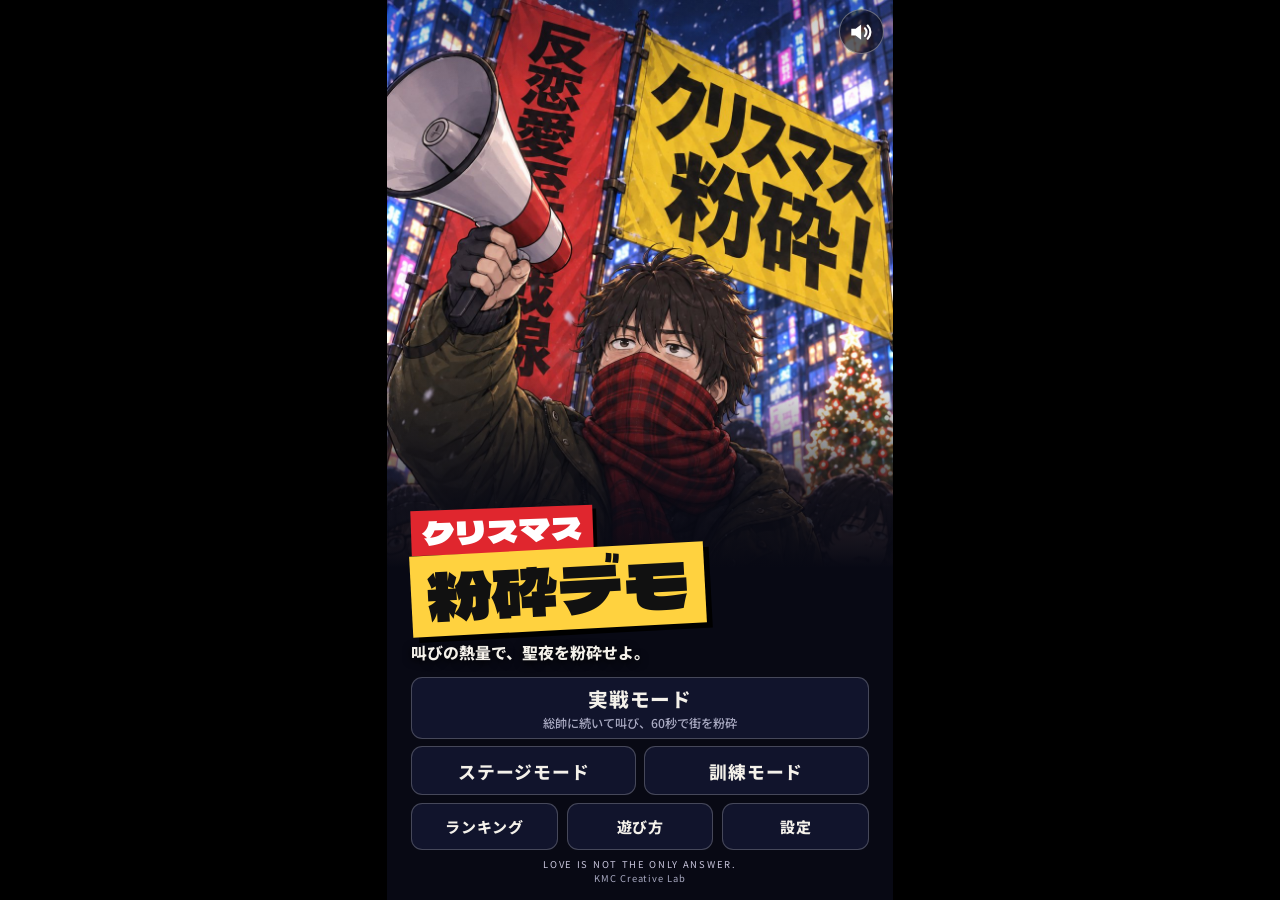
==== commit 6ece01af: "公開版を更新（元のソース 6242860）" ====
--- a/index.html
+++ b/index.html
@@ -5,9 +5,9 @@
 <meta name="viewport" content="width=device-width,initial-scale=1,viewport-fit=cover,user-scalable=no">
 <meta name="theme-color" content="#0B0D1A">
 <meta name="description" content="叫びの熱量で、聖夜を粉砕せよ。お手本の叫びを再現して街のクリスマスを変える、音声アクションゲーム。">
-<title>クリスマス粉砕！</title>
+<title>クリスマス粉砕デモ</title>
 <link rel="icon" href="assets/icon_1024.png">
-<link rel="stylesheet" href="style.css?v=mwntvz9c">
+<link rel="stylesheet" href="style.css?v=mwvl4u5z">
 </head>
 <body>
 <div id="app">
@@ -27,12 +27,11 @@
       </svg>
     </button>
     <div class="title-body">
-      <h1 class="logo"><span class="logo-a">クリスマス</span><span class="logo-b">粉砕！</span></h1>
+      <h1 class="logo"><span class="logo-a">クリスマス</span><span class="logo-b">粉砕デモ</span></h1>
       <p class="title-tag">叫びの熱量で、聖夜を粉砕せよ。</p>
-      <p class="title-kicker">反恋愛至上戦線 音声アクション</p>
       <p class="title-quiet" id="jingle-off" hidden>♪ ジングルベルは止まった。今夜は静かだ。</p>
       <div class="menu">
-        <button class="btn btn-main" data-go="rally">実戦モード<small>総帥に続いて叫び、60秒で街を粉砕</small></button>
+        <button class="btn" data-go="rally">実戦モード<small>総帥に続いて叫び、60秒で街を粉砕</small></button>
         <button class="btn" data-go="stages">ステージモード<small>お手本の叫びを再現して、5つの街に挑む</small></button>
         <button class="btn" data-go="train">訓練モード<small>好きなコールを何度でも</small></button>
         <div class="menu-row">
@@ -152,6 +151,7 @@
       <p><b>総帥 黒崎レン</b><span id="rally-lead-text"></span></p>
     </div>
     <div id="rally-pop" class="pop rally-pop" aria-live="polite"></div>
+    <div id="rally-count" class="rally-count" aria-hidden="true"></div>
 
     <div class="panel rally-panel" id="rally-panel">
       <div class="call-head"><span class="call-no" id="rally-no"></span><span class="rally-combo" id="rally-combo"></span></div>
@@ -211,18 +211,13 @@
   <section id="scr-howto" class="screen scroll" data-view="dim">
     <header class="bar"><button class="back" data-back aria-label="戻る">‹</button><h2>遊び方</h2></header>
     <div class="howto">
-      <p class="lead">あなたは「反恋愛至上戦線」の新人隊員・浅野ユウ。<br>声だけで、街の聖夜を終わらせる。</p>
+      <p class="lead">あなたは「反恋愛至上戦線」の新人隊員・浅野ユウ。<br>叫び声で、街の聖夜を粉砕する。</p>
       <ol class="cycle" id="cycle"></ol>
       <h3>採点（100点満点）</h3>
       <table class="score-table" id="score-table"></table>
-      <h3>コツ</h3>
-      <ul class="tips">
-        <li><b>譜面の山</b>はお手本の強弱、<b>白い線</b>は声の上げ下げ。お手本の声は聞けないので、譜面から読み取る。</li>
-        <li>叫び始めると譜面のカーソルがお手本の速さで進む。区切り（読点）で一拍置く。</li>
-        <li>最後の一語は短く、強く。伸ばすと「語尾の決め切り」が下がる。</li>
-        <li>声の高さは関係ない。男性のお手本を女性が真似しても、抑揚の形が合えば満点が出る。</li>
-        <li>大声を出せない場所では、設定の「マイク感度」を上げるか、マイク調整をやり直す。</li>
-      </ul>
+      <h3>粉砕するためのコツ</h3>
+      <div id="howto-tips"></div>
+      <p class="note">声の高さは採点に関係しません。大声を出せない場所では、設定の「マイク感度」を上げるか、マイク調整をやり直してください。</p>
       <h3>マイクについて</h3>
       <p class="note">声はこの端末の中だけで採点します。録音をどこかへ送ったり、保存したりはしません（「自分の声」で聞き返せるのは直前の1回分だけです）。<a class="privacy-link" href="privacy.html" target="_blank" rel="noopener">プライバシーポリシー</a></p>
     </div>
@@ -244,7 +239,7 @@
         <p class="note">お手本音声の状態。「録音」で自分の声をお手本にして試せる（この端末の中だけに保存）。</p>
         <div id="dev-models"></div>
       </div>
-      <p class="note credit">クリスマス粉砕！ <span id="version"></span><br>企画・制作 KMC Creative Lab<br>登場人物・団体はすべて架空です。<br><a class="privacy-link" href="privacy.html" target="_blank" rel="noopener">プライバシーポリシー・お問い合わせ</a><br>フォント：Dela Gothic One / Noto Sans JP（SIL Open Font License 1.1）</p>
+      <p class="note credit">クリスマス粉砕デモ <span id="version"></span><br>企画・制作 KMC Creative Lab<br>登場人物・団体はすべて架空です。<br><a class="privacy-link" href="privacy.html" target="_blank" rel="noopener">プライバシーポリシー・お問い合わせ</a><br>フォント：Dela Gothic One / Noto Sans JP（SIL Open Font License 1.1）</p>
     </div>
   </section>
 
@@ -296,15 +291,15 @@
   <div id="toast" class="toast" hidden></div>
 </div>
 
-<script src="js/data.js?v=mwntvz9c"></script>
-<script src="js/analysis.js?v=mwntvz9c"></script>
-<script src="js/heat.js?v=mwntvz9c"></script>
-<script src="js/store.js?v=mwntvz9c"></script>
-<script src="js/audio.js?v=mwntvz9c"></script>
-<script src="js/sfx.js?v=mwntvz9c"></script>
-<script src="js/scene.js?v=mwntvz9c"></script>
-<script src="js/guide.js?v=mwntvz9c"></script>
-<script src="js/main.js?v=mwntvz9c"></script>
-<script src="js/rally.js?v=mwntvz9c"></script>
+<script src="js/data.js?v=mwvl4u5z"></script>
+<script src="js/analysis.js?v=mwvl4u5z"></script>
+<script src="js/heat.js?v=mwvl4u5z"></script>
+<script src="js/store.js?v=mwvl4u5z"></script>
+<script src="js/audio.js?v=mwvl4u5z"></script>
+<script src="js/sfx.js?v=mwvl4u5z"></script>
+<script src="js/scene.js?v=mwvl4u5z"></script>
+<script src="js/guide.js?v=mwvl4u5z"></script>
+<script src="js/main.js?v=mwvl4u5z"></script>
+<script src="js/rally.js?v=mwvl4u5z"></script>
 </body>
 </html>
--- a/style.css
+++ b/style.css
@@ -86,7 +86,6 @@
 .title-art img { position: absolute; inset: 0; width: 100%; height: 100%; object-fit: cover; object-position: 50% 0%; }
 .title-art::after { content: ''; position: absolute; inset: 0; background: linear-gradient(rgba(8,9,20,.25) 0%, rgba(8,9,20,0) 16%, rgba(8,9,20,0) 66%, rgba(8,9,20,.8) 88%, #080914 100%); }
 .title-body { position: relative; padding: 0 calc(var(--u) * 26) calc(var(--u) * 16 + var(--safe-b)); display: flex; flex-direction: column; }
-.title-kicker { margin: 0 0 calc(var(--u) * 14); font-size: calc(var(--u) * 13); letter-spacing: .2em; color: #ffdfe0; }
 /* 音を消すボタン（タイトルの右上。絵の右上はビルなので、横断幕の文字にはかからない） */
 .mute-btn { position: absolute; z-index: 5; top: calc(var(--u) * 10 + var(--safe-t)); right: calc(var(--u) * 10); width: calc(var(--u) * 48); height: calc(var(--u) * 48);
   border-radius: 50%; border: calc(var(--u) * 2) solid rgba(255,255,255,.35); background: rgba(8,9,20,.6); display: grid; place-items: center; padding: 0; }
@@ -100,7 +99,7 @@
 .logo { margin: 0; display: flex; flex-direction: column; align-items: flex-start; font-family: var(--display); font-weight: 400; line-height: 1; }
 .logo-a { font-size: calc(var(--u) * 40); background: var(--red); color: #fff; padding: calc(var(--u) * 6) calc(var(--u) * 12) calc(var(--u) * 8); transform: rotate(-2deg); box-shadow: calc(var(--u) * 4) calc(var(--u) * 4) 0 #000; }
 .logo-b { font-size: calc(var(--u) * 92); background: var(--yellow); color: #111; padding: calc(var(--u) * 6) calc(var(--u) * 16) calc(var(--u) * 10); margin-top: calc(var(--u) * -4); transform: rotate(-3deg); box-shadow: calc(var(--u) * 6) calc(var(--u) * 6) 0 #000; }
-.title-tag { margin: calc(var(--u) * 16) 0 calc(var(--u) * 6); font-size: calc(var(--u) * 19); font-weight: 800; text-shadow: 0 2px 8px #000; }
+.title-tag { margin: calc(var(--u) * 16) 0 calc(var(--u) * 14); font-size: calc(var(--u) * 19); font-weight: 800; text-shadow: 0 2px 8px #000; }
 .title-quiet { margin: calc(var(--u) * -6) 0 calc(var(--u) * 12); font-size: calc(var(--u) * 14); font-weight: 800; color: var(--yellow); text-shadow: 0 2px 8px #000; }
 .menu { display: flex; flex-direction: column; gap: calc(var(--u) * 10); }
 .menu-row { display: grid; grid-template-columns: repeat(3, 1fr); gap: calc(var(--u) * 10); }
@@ -121,9 +120,9 @@
        ステージモードと訓練モードを2行目に横並びにする（説明の小さい字は出さない） */
 @media (min-aspect-ratio: 54/100) {
   #scr-title .menu { display: grid; grid-template-columns: 1fr 1fr; }
-  #scr-title .menu > .btn-main, #scr-title .menu > .menu-row { grid-column: 1 / -1; }
-  #scr-title .menu > .btn:not(.btn-main) { min-height: calc(var(--u) * 52); font-size: calc(var(--u) * 19); padding-left: calc(var(--u) * 6); padding-right: calc(var(--u) * 6); }
-  #scr-title .menu > .btn:not(.btn-main) small { display: none; }
+  #scr-title .menu > [data-go="rally"], #scr-title .menu > .menu-row { grid-column: 1 / -1; }
+  #scr-title .menu > .btn:not([data-go="rally"]) { min-height: calc(var(--u) * 52); font-size: calc(var(--u) * 19); padding-left: calc(var(--u) * 6); padding-right: calc(var(--u) * 6); }
+  #scr-title .menu > .btn:not([data-go="rally"]) small { display: none; }
   #scr-title .logo-b { font-size: calc(var(--u) * 70); }
   #scr-title .title-art { margin-bottom: calc(var(--u) * -64); }
 }
@@ -263,6 +262,13 @@
 .rally-lead b { display: block; font-size: calc(var(--u) * 11); color: #ff9a9f; font-weight: 600; }
 .rally-lead span { display: block; font-family: var(--display); font-size: calc(var(--u) * 24); line-height: 1.3; }
 .rally-pop { top: 36%; }
+/* 叫ぶタイミングの合図（3・2・1・叫べ！）。操作パネルのすぐ上に大きく出す */
+.rally-count { position: absolute; left: 0; right: 0; bottom: calc(var(--u) * 268 + var(--safe-b) + var(--u) * 24); z-index: 6; text-align: center; pointer-events: none;
+  font-family: var(--display); font-size: calc(var(--u) * 150); line-height: 1; color: #fff; opacity: 0;
+  -webkit-text-stroke: calc(var(--u) * 3) #111; text-shadow: 0 0 calc(var(--u) * 26) rgba(224,38,46,.95), calc(var(--u) * 6) calc(var(--u) * 6) 0 #000; }
+.rally-count.on { animation: cnt .35s ease-out forwards; }
+.rally-count.go { font-size: calc(var(--u) * 108); color: var(--yellow); text-shadow: 0 0 calc(var(--u) * 30) rgba(255,210,63,.95), calc(var(--u) * 6) calc(var(--u) * 6) 0 #000; }
+@keyframes cnt { 0% { transform: scale(1.7); opacity: 0; } 55% { transform: scale(.94); opacity: 1; } 100% { transform: scale(1); opacity: 1; } }
 .rally-panel { height: calc(var(--u) * 268 + var(--safe-b)); }
 .rally-combo { font-weight: 800; color: var(--pink); }
 .rally-phase { margin: calc(var(--u) * 6) 0 0; text-align: center; font-family: var(--display); font-size: calc(var(--u) * 20); color: var(--muted); }
@@ -336,8 +342,23 @@
 .score-table td { padding: calc(var(--u) * 8) calc(var(--u) * 6); border-bottom: 1px solid var(--line); }
 .score-table td:last-child { text-align: right; font-family: var(--display); color: var(--yellow); }
 .score-table small { display: block; color: var(--muted); font-size: calc(var(--u) * 12); }
-.tips { margin: 0 calc(var(--u) * 22); padding-left: calc(var(--u) * 18); font-size: calc(var(--u) * 14); line-height: 1.7; }
-.tips b { color: var(--yellow); }
+/* 粉砕するためのコツ：実際のプレイ画面に番号の印を重ね、同じ番号の短い説明を並べる */
+.howto h4 { margin: calc(var(--u) * 14) calc(var(--u) * 18) calc(var(--u) * 8); padding: calc(var(--u) * 4) calc(var(--u) * 12); width: fit-content;
+  font-size: calc(var(--u) * 15); background: var(--red); border-radius: calc(var(--u) * 6); }
+.ht { margin: 0 calc(var(--u) * 18) calc(var(--u) * 12); padding: calc(var(--u) * 10); border-radius: calc(var(--u) * 14); background: rgba(24,28,58,.9); border: calc(var(--u) * 2) solid var(--line);
+  display: grid; grid-template-columns: calc(var(--u) * 218) 1fr; gap: calc(var(--u) * 14); align-items: center; }
+.ht.wide { grid-template-columns: 1fr; gap: calc(var(--u) * 10); }
+.ht-img { position: relative; }
+.ht-img img { width: 100%; border-radius: calc(var(--u) * 10); border: 1px solid rgba(255,255,255,.25); }
+.ht i { display: grid; place-items: center; width: calc(var(--u) * 28); height: calc(var(--u) * 28); border-radius: 50%; background: var(--red); border: calc(var(--u) * 2) solid #fff;
+  font-style: normal; font-weight: 900; font-size: calc(var(--u) * 15); line-height: 1; color: #fff; flex: none; }
+.ht-img i { position: absolute; transform: translate(-50%, -50%); box-shadow: 0 0 calc(var(--u) * 8) #000; }
+.ht strong { display: block; margin-bottom: calc(var(--u) * 10); font-family: var(--display); font-weight: 400; font-size: calc(var(--u) * 20); line-height: 1.3; color: var(--yellow); }
+.ht ol { list-style: none; margin: 0; padding: 0; display: grid; gap: calc(var(--u) * 10); }
+.ht li { display: flex; gap: calc(var(--u) * 8); align-items: flex-start; font-size: calc(var(--u) * 15); line-height: 1.5; }
+.ht li i { width: calc(var(--u) * 24); height: calc(var(--u) * 24); font-size: calc(var(--u) * 13); }
+.ht li b { color: var(--yellow); }
+.ht.wide ol { gap: calc(var(--u) * 6); }
 
 /* ---------- 設定 ---------- */
 .form { padding: 0 calc(var(--u) * 18); }
